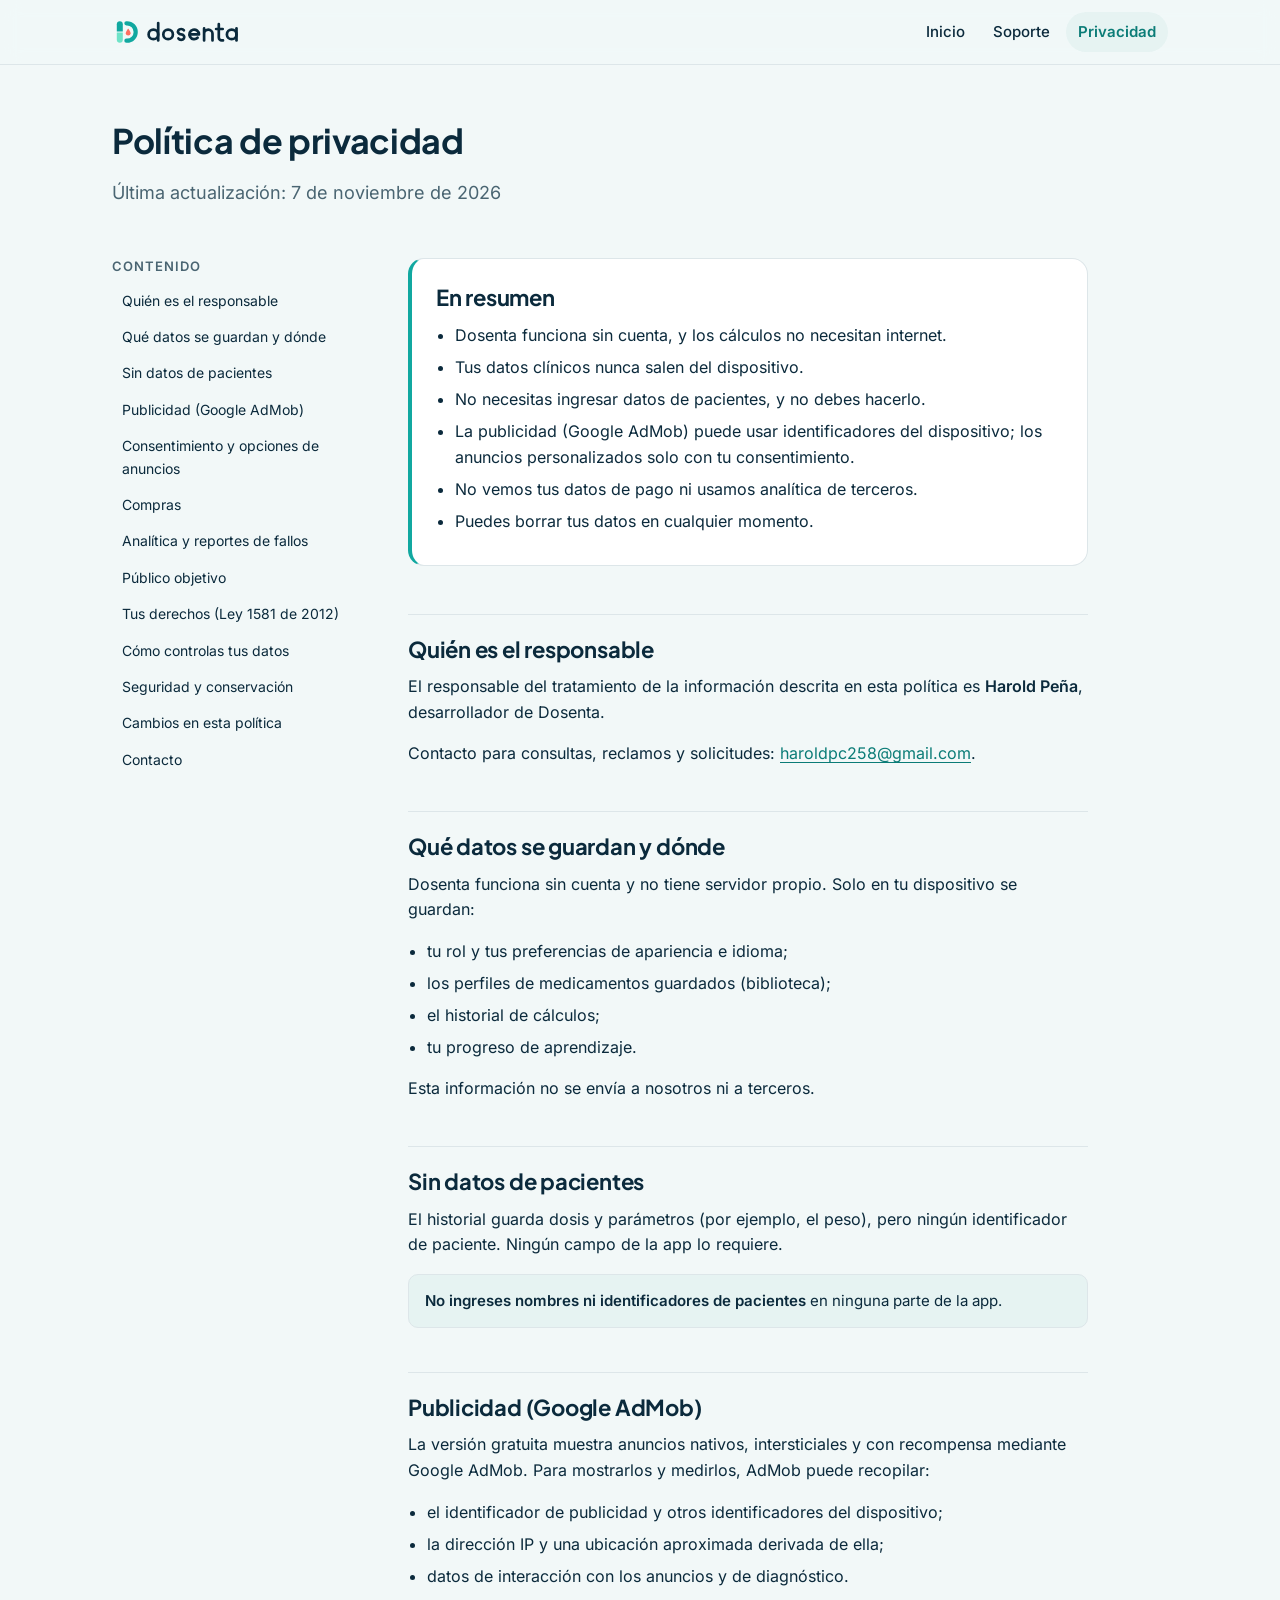
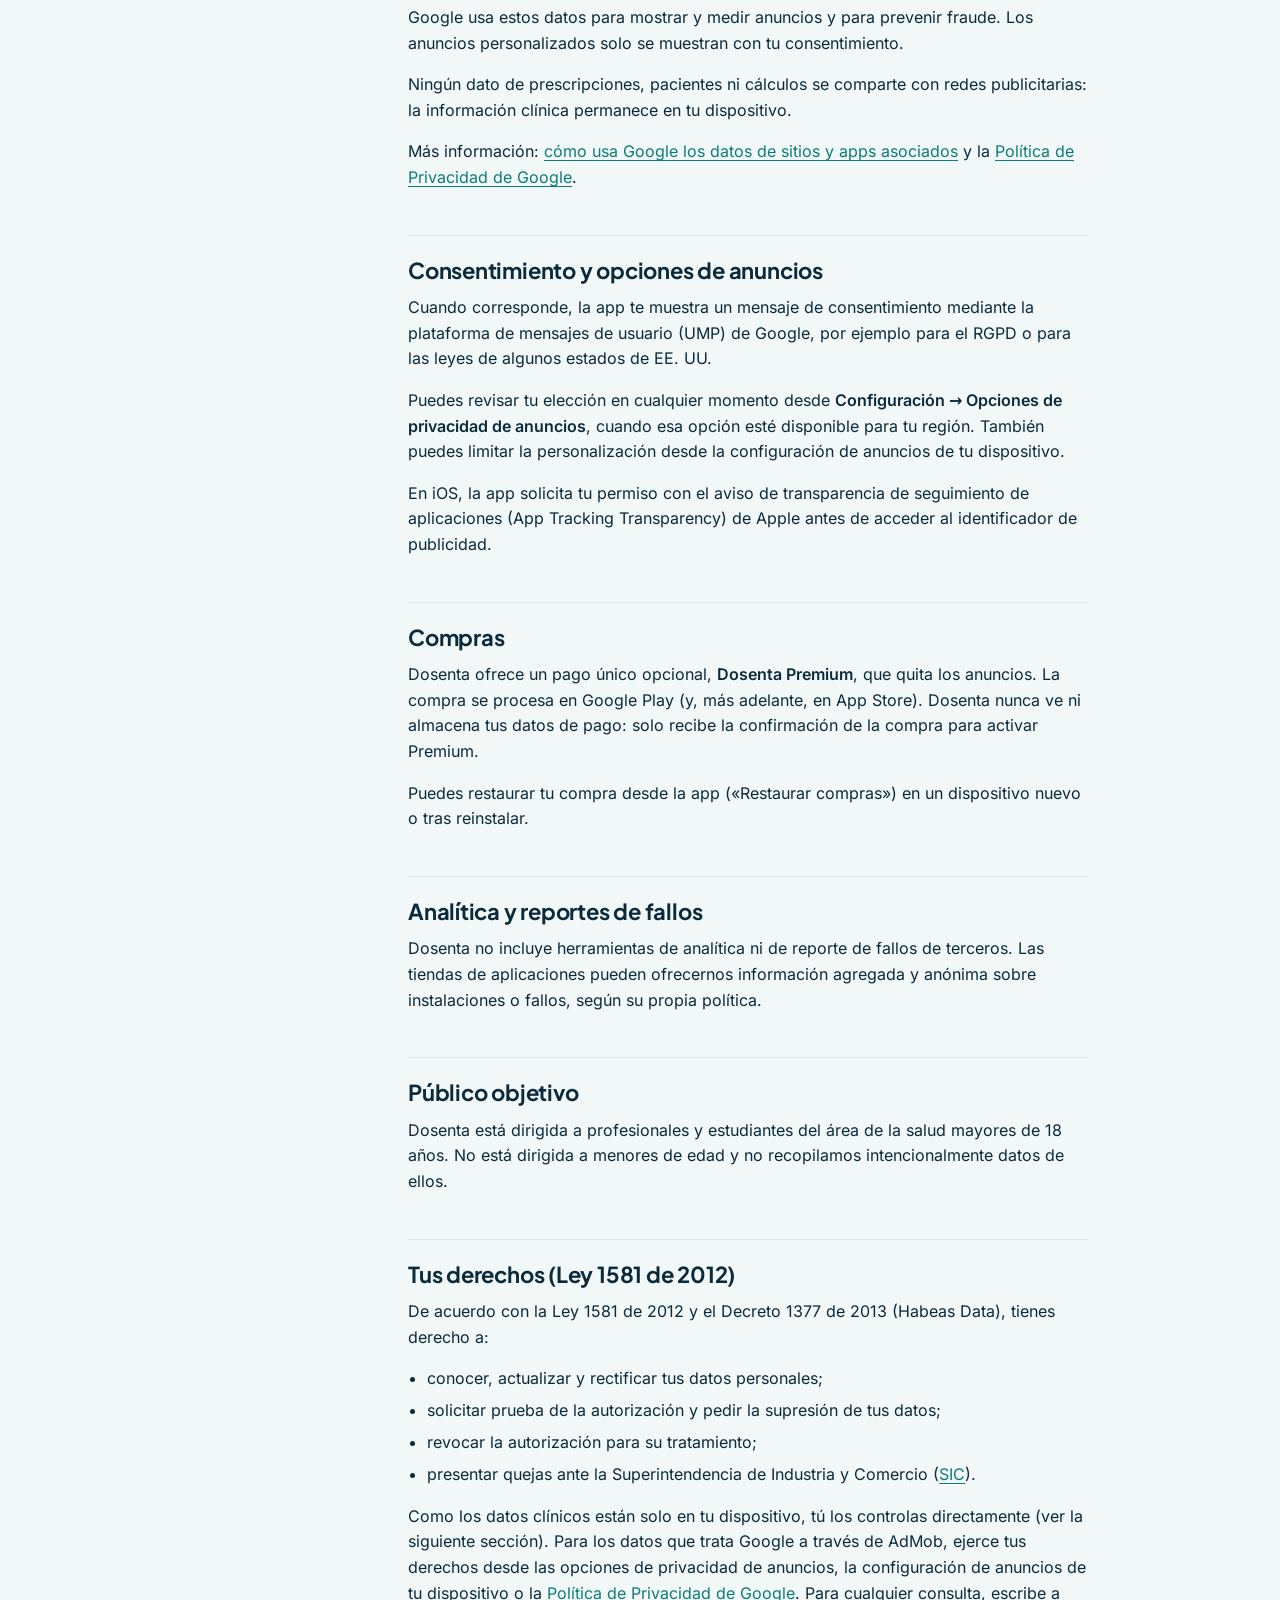
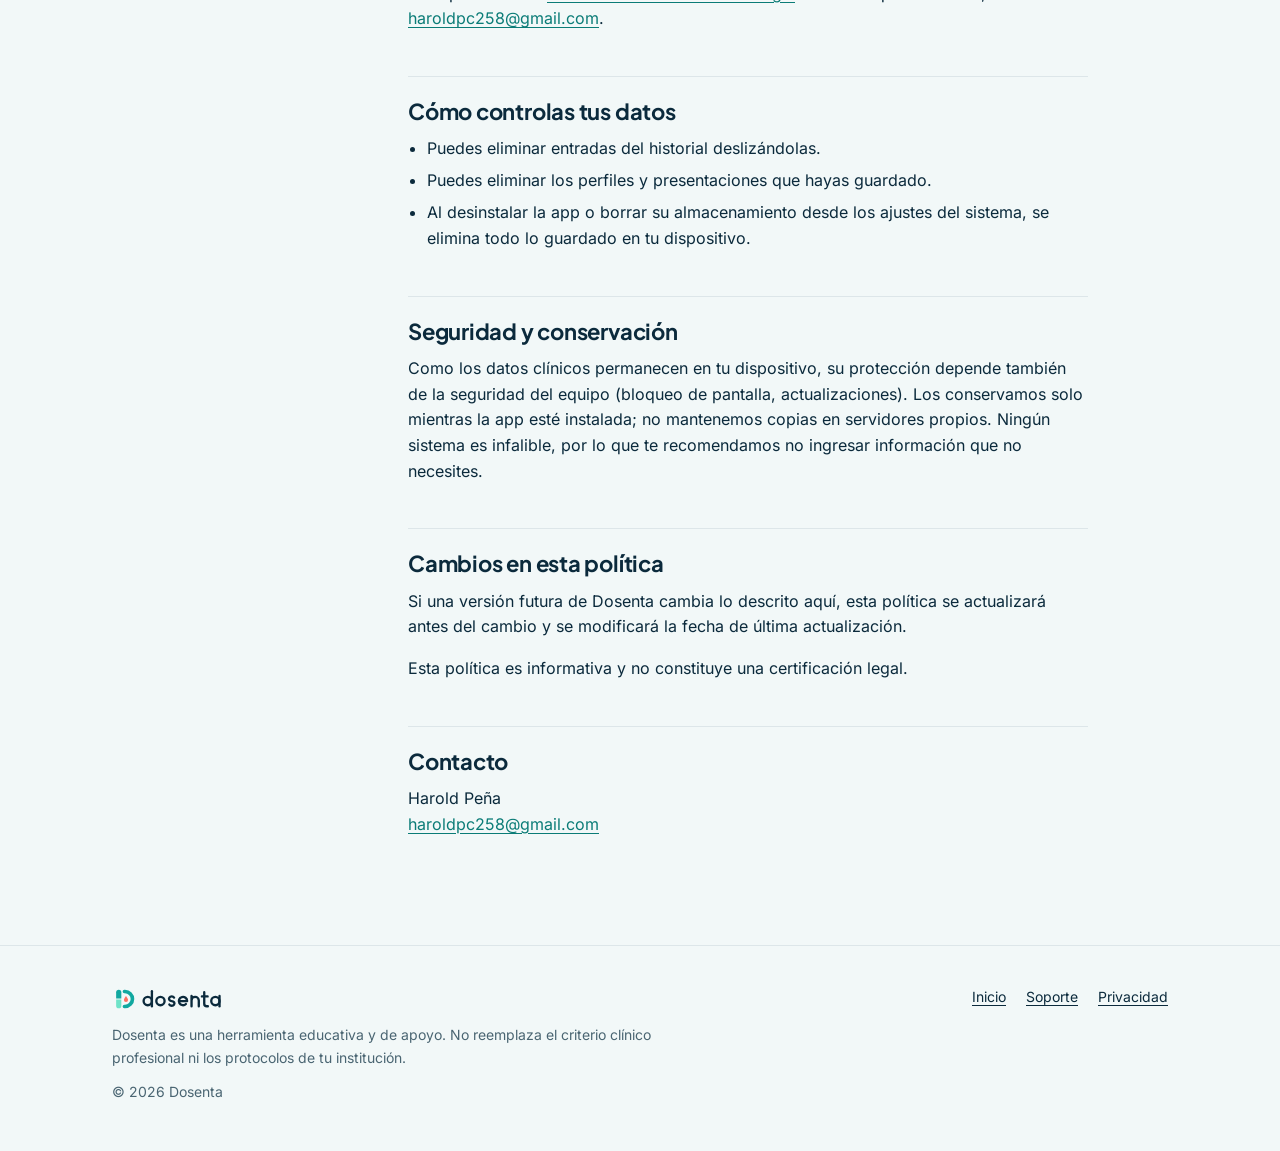
==== privacidad.html @ 9b1ef3ff "feat: publish Dosenta website with privacy policy, support and app-ads.txt" ====
<!doctype html>
<html lang="es-CO">
<head>
<meta charset="utf-8">
<meta name="viewport" content="width=device-width, initial-scale=1">
<title>Política de privacidad · Dosenta</title>
<meta name="description" content="Cómo trata Dosenta tus datos: sin cuenta, datos clínicos solo en tu dispositivo, publicidad con Google AdMob y tus derechos bajo la Ley 1581 de 2012.">
<meta name="theme-color" content="#F2F8F8" media="(prefers-color-scheme: light)">
<meta name="theme-color" content="#0B2A3C" media="(prefers-color-scheme: dark)">
<meta name="color-scheme" content="light dark">
<meta property="og:type" content="website">
<meta property="og:site_name" content="Dosenta">
<meta property="og:locale" content="es_CO">
<meta property="og:title" content="Política de privacidad · Dosenta">
<meta property="og:description" content="Cómo trata Dosenta tus datos: sin cuenta, datos clínicos solo en tu dispositivo, publicidad con Google AdMob y tus derechos bajo la Ley 1581 de 2012.">
<link rel="icon" href="favicon.svg" type="image/svg+xml">
<link rel="stylesheet" href="assets/css/styles.css">
</head>
<body>
<a class="skip" href="#contenido">Saltar al contenido</a>
<header class="site-header">
<div class="wrap">
<a class="brand" href="index.html" aria-label="Dosenta, inicio"><picture><source media="(prefers-color-scheme: dark)" srcset="assets/img/dosenta-lockup-horizontal-negativo.svg"><img src="assets/img/dosenta-lockup-horizontal.svg" alt="Dosenta" width="132" height="30"></picture></a>
<nav class="nav" aria-label="Principal">
<a href="index.html">Inicio</a>
<a href="soporte.html">Soporte</a>
<a href="privacidad.html" aria-current="page">Privacidad</a>
</nav>
</div>
</header>
<main id="contenido">
<div class="wrap">
<div class="page-head">
<h1>Política de privacidad</h1>
<p class="meta">Última actualización: 7 de noviembre de 2026</p>
</div>
<div class="legal">
<aside class="toc" aria-label="Contenido de la página">
<details open>
<summary>Contenido</summary>
<ol>
<li><a href="#responsable">Quién es el responsable</a></li>
<li><a href="#datos">Qué datos se guardan y dónde</a></li>
<li><a href="#pacientes">Sin datos de pacientes</a></li>
<li><a href="#publicidad">Publicidad (Google AdMob)</a></li>
<li><a href="#consentimiento">Consentimiento y opciones de anuncios</a></li>
<li><a href="#compras">Compras</a></li>
<li><a href="#analitica">Analítica y reportes de fallos</a></li>
<li><a href="#menores">Público objetivo</a></li>
<li><a href="#derechos">Tus derechos (Ley 1581 de 2012)</a></li>
<li><a href="#control">Cómo controlas tus datos</a></li>
<li><a href="#seguridad">Seguridad y conservación</a></li>
<li><a href="#cambios">Cambios en esta política</a></li>
<li><a href="#contacto">Contacto</a></li>
</ol>
</details>
</aside>
<div class="prose">
<aside class="summary" aria-labelledby="h-resumen">
<h2 id="h-resumen">En resumen</h2>
<ul>
<li>Dosenta funciona sin cuenta, y los cálculos no necesitan internet.</li>
<li>Tus datos clínicos nunca salen del dispositivo.</li>
<li>No necesitas ingresar datos de pacientes, y no debes hacerlo.</li>
<li>La publicidad (Google AdMob) puede usar identificadores del dispositivo; los anuncios personalizados solo con tu consentimiento.</li>
<li>No vemos tus datos de pago ni usamos analítica de terceros.</li>
<li>Puedes borrar tus datos en cualquier momento.</li>
</ul>
</aside>
<section id="responsable" aria-labelledby="h-responsable"><h2 id="h-responsable">Quién es el responsable</h2>
<p>El responsable del tratamiento de la información descrita en esta política es <strong>Harold Peña</strong>, desarrollador de Dosenta.</p>
<p>Contacto para consultas, reclamos y solicitudes: <a href="mailto:haroldpc258@gmail.com">haroldpc258@gmail.com</a>.</p>
</section>
<section id="datos" aria-labelledby="h-datos"><h2 id="h-datos">Qué datos se guardan y dónde</h2>
<p>Dosenta funciona sin cuenta y no tiene servidor propio. Solo en tu dispositivo se guardan:</p>
<ul>
<li>tu rol y tus preferencias de apariencia e idioma;</li>
<li>los perfiles de medicamentos guardados (biblioteca);</li>
<li>el historial de cálculos;</li>
<li>tu progreso de aprendizaje.</li>
</ul>
<p>Esta información no se envía a nosotros ni a terceros.</p>
</section>
<section id="pacientes" aria-labelledby="h-pacientes"><h2 id="h-pacientes">Sin datos de pacientes</h2>
<p>El historial guarda dosis y parámetros (por ejemplo, el peso), pero ningún identificador de paciente. Ningún campo de la app lo requiere.</p>
<div class="note"><strong>No ingreses nombres ni identificadores de pacientes</strong> en ninguna parte de la app.</div>
</section>
<section id="publicidad" aria-labelledby="h-publicidad"><h2 id="h-publicidad">Publicidad (Google AdMob)</h2>
<p>La versión gratuita muestra anuncios nativos, intersticiales y con recompensa mediante Google AdMob. Para mostrarlos y medirlos, AdMob puede recopilar:</p>
<ul>
<li>el identificador de publicidad y otros identificadores del dispositivo;</li>
<li>la dirección IP y una ubicación aproximada derivada de ella;</li>
<li>datos de interacción con los anuncios y de diagnóstico.</li>
</ul>
<p>Google usa estos datos para mostrar y medir anuncios y para prevenir fraude. Los anuncios personalizados solo se muestran con tu consentimiento.</p>
<p>Ningún dato de prescripciones, pacientes ni cálculos se comparte con redes publicitarias: la información clínica permanece en tu dispositivo.</p>
<p>Más información: <a href="https://policies.google.com/technologies/partner-sites" rel="noopener">cómo usa Google los datos de sitios y apps asociados</a> y la <a href="https://policies.google.com/privacy" rel="noopener">Política de Privacidad de Google</a>.</p>
</section>
<section id="consentimiento" aria-labelledby="h-consentimiento"><h2 id="h-consentimiento">Consentimiento y opciones de anuncios</h2>
<p>Cuando corresponde, la app te muestra un mensaje de consentimiento mediante la plataforma de mensajes de usuario (UMP) de Google, por ejemplo para el RGPD o para las leyes de algunos estados de EE. UU.</p>
<p>Puedes revisar tu elección en cualquier momento desde <strong>Configuración &rarr; Opciones de privacidad de anuncios</strong>, cuando esa opción esté disponible para tu región. También puedes limitar la personalización desde la configuración de anuncios de tu dispositivo.</p>
<p>En iOS, la app solicita tu permiso con el aviso de transparencia de seguimiento de aplicaciones (App Tracking Transparency) de Apple antes de acceder al identificador de publicidad.</p>
</section>
<section id="compras" aria-labelledby="h-compras"><h2 id="h-compras">Compras</h2>
<p>Dosenta ofrece un pago único opcional, <strong>Dosenta Premium</strong>, que quita los anuncios. La compra se procesa en Google Play (y, más adelante, en App Store). Dosenta nunca ve ni almacena tus datos de pago: solo recibe la confirmación de la compra para activar Premium.</p>
<p>Puedes restaurar tu compra desde la app (&laquo;Restaurar compras&raquo;) en un dispositivo nuevo o tras reinstalar.</p>
</section>
<section id="analitica" aria-labelledby="h-analitica"><h2 id="h-analitica">Analítica y reportes de fallos</h2>
<p>Dosenta no incluye herramientas de analítica ni de reporte de fallos de terceros. Las tiendas de aplicaciones pueden ofrecernos información agregada y anónima sobre instalaciones o fallos, según su propia política.</p>
</section>
<section id="menores" aria-labelledby="h-menores"><h2 id="h-menores">Público objetivo</h2>
<p>Dosenta está dirigida a profesionales y estudiantes del área de la salud mayores de 18 años. No está dirigida a menores de edad y no recopilamos intencionalmente datos de ellos.</p>
</section>
<section id="derechos" aria-labelledby="h-derechos"><h2 id="h-derechos">Tus derechos (Ley 1581 de 2012)</h2>
<p>De acuerdo con la Ley 1581 de 2012 y el Decreto 1377 de 2013 (Habeas Data), tienes derecho a:</p>
<ul>
<li>conocer, actualizar y rectificar tus datos personales;</li>
<li>solicitar prueba de la autorización y pedir la supresión de tus datos;</li>
<li>revocar la autorización para su tratamiento;</li>
<li>presentar quejas ante la Superintendencia de Industria y Comercio (<a href="https://www.sic.gov.co" rel="noopener">SIC</a>).</li>
</ul>
<p>Como los datos clínicos están solo en tu dispositivo, tú los controlas directamente (ver la siguiente sección). Para los datos que trata Google a través de AdMob, ejerce tus derechos desde las opciones de privacidad de anuncios, la configuración de anuncios de tu dispositivo o la <a href="https://policies.google.com/privacy" rel="noopener">Política de Privacidad de Google</a>. Para cualquier consulta, escribe a <a href="mailto:haroldpc258@gmail.com">haroldpc258@gmail.com</a>.</p>
</section>
<section id="control" aria-labelledby="h-control"><h2 id="h-control">Cómo controlas tus datos</h2>
<ul>
<li>Puedes eliminar entradas del historial deslizándolas.</li>
<li>Puedes eliminar los perfiles y presentaciones que hayas guardado.</li>
<li>Al desinstalar la app o borrar su almacenamiento desde los ajustes del sistema, se elimina todo lo guardado en tu dispositivo.</li>
</ul>
</section>
<section id="seguridad" aria-labelledby="h-seguridad"><h2 id="h-seguridad">Seguridad y conservación</h2>
<p>Como los datos clínicos permanecen en tu dispositivo, su protección depende también de la seguridad del equipo (bloqueo de pantalla, actualizaciones). Los conservamos solo mientras la app esté instalada; no mantenemos copias en servidores propios. Ningún sistema es infalible, por lo que te recomendamos no ingresar información que no necesites.</p>
</section>
<section id="cambios" aria-labelledby="h-cambios"><h2 id="h-cambios">Cambios en esta política</h2>
<p>Si una versión futura de Dosenta cambia lo descrito aquí, esta política se actualizará antes del cambio y se modificará la fecha de última actualización.</p>
<p>Esta política es informativa y no constituye una certificación legal.</p>
</section>
<section id="contacto" aria-labelledby="h-contacto"><h2 id="h-contacto">Contacto</h2>
<p>Harold Peña<br><a href="mailto:haroldpc258@gmail.com">haroldpc258@gmail.com</a></p>
</section>
</div>
</div>
</div>
</main>
<footer class="site-footer">
<div class="wrap">
<div class="row">
<div><picture><source media="(prefers-color-scheme: dark)" srcset="assets/img/dosenta-lockup-horizontal-negativo.svg"><img src="assets/img/dosenta-lockup-horizontal.svg" alt="Dosenta" width="132" height="30"></picture>
<p>Dosenta es una herramienta educativa y de apoyo. No reemplaza el criterio clínico profesional ni los protocolos de tu institución.</p></div>
<nav aria-label="Pie de página">
<a href="index.html">Inicio</a>
<a href="soporte.html">Soporte</a>
<a href="privacidad.html">Privacidad</a>
</nav>
</div>
<p>&copy; 2026 Dosenta</p>
</div>
</footer>
</body>
</html>
---- assets/css/styles.css ----
/* Dosenta site — brand tokens (from dosenta-brand/03-color/tokens.css) */
@font-face{font-family:"Plus Jakarta Sans";font-weight:700;font-style:normal;font-display:swap;src:url("../fonts/plus-jakarta-sans-latin-700-normal.woff2") format("woff2")}
@font-face{font-family:"Plus Jakarta Sans";font-weight:800;font-style:normal;font-display:swap;src:url("../fonts/plus-jakarta-sans-latin-800-normal.woff2") format("woff2")}
@font-face{font-family:"Inter";font-weight:400;font-style:normal;font-display:swap;src:url("../fonts/inter-latin-400-normal.woff2") format("woff2")}
@font-face{font-family:"Inter";font-weight:500;font-style:normal;font-display:swap;src:url("../fonts/inter-latin-500-normal.woff2") format("woff2")}
@font-face{font-family:"Inter";font-weight:600;font-style:normal;font-display:swap;src:url("../fonts/inter-latin-600-normal.woff2") format("woff2")}

:root{
  --color-teal:#11A8A0;--color-teal-profundo:#0B7C77;--color-menta:#6FE3C8;--color-coral:#FF6F61;
  --color-tinta:#0B2A3C;--color-nube:#F2F8F8;--color-blanco:#FFFFFF;--color-controlado:#6B5CE7;
  --color-neutro-100:#EEF3F5;--color-neutro-200:#DDE6E9;--color-neutro-300:#B8C7CD;--color-neutro-400:#7F97A2;--color-neutro-500:#4A6572;--color-neutro-600:#1E3A4A;
  --color-bg:var(--color-nube);--color-surface:var(--color-blanco);--color-text:var(--color-tinta);
  --color-text-muted:var(--color-neutro-500);--color-primary:var(--color-teal-profundo);
  --color-border:var(--color-neutro-200);--color-soft:#E6F3F2;--color-header:rgba(242,248,248,.86);
  --font-display:"Plus Jakarta Sans",system-ui,-apple-system,"Segoe UI",Roboto,sans-serif;
  --font-body:"Inter",system-ui,-apple-system,"Segoe UI",Roboto,sans-serif;
  --radius:16px;--radius-sm:10px;--wrap:1120px;--read:68ch;
}
@media (prefers-color-scheme:dark){
  :root{--color-bg:var(--color-tinta);--color-surface:#12374B;--color-text:var(--color-nube);
    --color-text-muted:var(--color-neutro-300);--color-primary:var(--color-menta);
    --color-border:var(--color-neutro-500);--color-soft:#0F3246;--color-header:rgba(11,42,60,.86)}
}

*,*::before,*::after{box-sizing:border-box}
html{-webkit-text-size-adjust:100%;scroll-behavior:smooth;scroll-padding-top:88px}
body{margin:0;background:var(--color-bg);color:var(--color-text);font:400 16px/1.6 var(--font-body);-webkit-font-smoothing:antialiased}
img,svg{max-width:100%;display:block}
h1,h2,h3{font-family:var(--font-display);font-weight:700;line-height:1.2;margin:0 0 .5em;letter-spacing:-.01em}
h1{font-size:clamp(28px,5vw,34px)}
h2{font-size:22px;line-height:1.3}
h3{font-size:18px;line-height:1.35}
p{margin:0 0 1em}
a{color:var(--color-primary);text-underline-offset:3px;text-decoration-thickness:1px;transition:color .15s}
a:hover{text-decoration-thickness:2px}
:focus-visible{outline:3px solid var(--color-teal);outline-offset:3px;border-radius:4px}
.skip{position:absolute;left:16px;top:-60px;background:var(--color-surface);color:var(--color-text);padding:10px 16px;border-radius:var(--radius-sm);border:1px solid var(--color-border);z-index:20;transition:top .15s}
.skip:focus{top:12px}
.wrap{width:100%;max-width:var(--wrap);margin:0 auto;padding:0 16px}
@media(min-width:720px){.wrap{padding:0 32px}}

/* Header */
.site-header{position:sticky;top:0;z-index:10;background:var(--color-header);backdrop-filter:saturate(1.4) blur(10px);-webkit-backdrop-filter:saturate(1.4) blur(10px);border-bottom:1px solid var(--color-border)}
.site-header .wrap{display:flex;align-items:center;justify-content:space-between;min-height:64px;gap:12px}
.brand img{height:30px;width:auto}
.nav{display:flex;gap:4px}
.nav a{color:var(--color-text);text-decoration:none;font-weight:500;font-size:15px;padding:8px 12px;border-radius:999px;transition:background .15s}
.nav a:hover{background:var(--color-soft)}
.nav a[aria-current="page"]{background:var(--color-soft);color:var(--color-primary);font-weight:600}
@media(max-width:420px){.brand img{height:24px}.nav a{padding:8px 7px;font-size:14px}}

/* Hero */
.hero{position:relative;overflow:hidden;padding:72px 0 64px;border-bottom:1px solid var(--color-border)}
.hero::before{content:"";position:absolute;inset:0;background:url("../img/patron-dosenta.svg") center/360px repeat;opacity:.55;-webkit-mask-image:linear-gradient(to bottom,#000 0%,transparent 85%);mask-image:linear-gradient(to bottom,#000 0%,transparent 85%);pointer-events:none}
@media (prefers-color-scheme:dark){.hero::before{opacity:.06;filter:saturate(.6)}}
.hero .wrap{position:relative}
.display{font:800 clamp(36px,7vw,64px)/1.05 var(--font-display);letter-spacing:-.025em;margin:0 0 20px;max-width:14ch}
.lead{font-size:clamp(17px,2.4vw,20px);line-height:1.55;color:var(--color-text-muted);max-width:52ch;margin:0 0 28px}
.pill{display:inline-flex;align-items:center;gap:10px;padding:8px 16px;border-radius:999px;border:1px solid var(--color-border);background:var(--color-surface);font-weight:600;font-size:14px}
.pill::before{content:"";width:8px;height:8px;border-radius:50%;background:var(--color-coral)}
.eyebrow{display:inline-block;font:600 13px/1 var(--font-body);letter-spacing:.08em;text-transform:uppercase;color:var(--color-primary);margin-bottom:16px}

/* Sections */
.section{padding:64px 0}
.section-head{max-width:56ch;margin-bottom:36px}
.section-head h2{font-size:clamp(24px,4vw,32px)}
.section-head p{color:var(--color-text-muted)}
.grid{display:grid;gap:16px}
@media(min-width:720px){.grid.cols-2{grid-template-columns:1fr 1fr}}
.card{background:var(--color-surface);border:1px solid var(--color-border);border-radius:var(--radius);padding:24px;transition:border-color .2s,transform .2s}
@media(hover:hover){.card.lift:hover{border-color:var(--color-teal);transform:translateY(-2px)}}
.card h3{margin-bottom:6px}
.card p:last-child{margin-bottom:0}
.card p{color:var(--color-text-muted)}
.icon{width:44px;height:44px;border-radius:12px;background:var(--color-soft);color:var(--color-primary);display:grid;place-items:center;margin-bottom:16px}
.icon svg{width:24px;height:24px;fill:none;stroke:currentColor;stroke-width:2;stroke-linecap:round;stroke-linejoin:round}
.tint{background:var(--color-soft);border-block:1px solid var(--color-border)}
.principles{list-style:none;margin:0;padding:0;display:grid;gap:20px}
@media(min-width:720px){.principles{grid-template-columns:repeat(3,1fr);gap:32px}}
.principles li{padding-left:18px;border-left:3px solid var(--color-teal)}
.principles strong{display:block;font:700 18px/1.3 var(--font-display);margin-bottom:6px}
.principles span{color:var(--color-text-muted)}

/* Footer */
.site-footer{border-top:1px solid var(--color-border);padding:40px 0 48px;color:var(--color-text-muted);font-size:14px}
.site-footer .row{display:flex;flex-wrap:wrap;gap:24px;justify-content:space-between;align-items:flex-start}
.site-footer nav{display:flex;gap:20px;flex-wrap:wrap}
.site-footer a{color:var(--color-text)}
.site-footer p{margin:12px 0 0;max-width:60ch}
.site-footer img{height:26px;width:auto}

/* Page head (inner pages) */
.page-head{padding:56px 0 32px}
.page-head p{color:var(--color-text-muted);font-size:18px;max-width:56ch}
.meta{font-size:14px;color:var(--color-text-muted)}

/* Legal layout */
.legal{display:grid;gap:32px;padding-bottom:72px}
@media(min-width:960px){.legal{grid-template-columns:240px minmax(0,1fr);gap:56px;align-items:start}.toc{position:sticky;top:88px}}
.toc details{border:1px solid var(--color-border);border-radius:var(--radius-sm);background:var(--color-surface);padding:12px 16px}
.toc summary{font-weight:600;cursor:pointer}
@media(min-width:960px){.toc details{border:0;background:none;padding:0}.toc summary{pointer-events:none;list-style:none;font:600 13px var(--font-body);letter-spacing:.08em;text-transform:uppercase;color:var(--color-text-muted);margin-bottom:8px}.toc summary::-webkit-details-marker{display:none}}
.toc ol{list-style:none;margin:10px 0 0;padding:0;display:grid;gap:2px;font-size:14px}
.toc a{display:block;padding:6px 10px;border-radius:8px;color:var(--color-text);text-decoration:none;transition:background .15s}
.toc a:hover{background:var(--color-soft);color:var(--color-primary)}
.prose{max-width:var(--read)}
.prose section{padding-top:8px;margin-bottom:36px}
.prose h2{margin-top:0;padding-top:20px;border-top:1px solid var(--color-border)}
.prose ul{padding-left:1.2em;margin:0 0 1em}
.prose li{margin-bottom:.4em}
.summary{background:var(--color-surface);border:1px solid var(--color-border);border-left:4px solid var(--color-teal);border-radius:var(--radius);padding:24px;margin-bottom:40px}
.prose .summary h2{border:0;padding:0;margin-bottom:12px}
.summary ul{margin-bottom:0}
.note{background:var(--color-soft);border:1px solid var(--color-border);border-radius:var(--radius-sm);padding:14px 16px;font-size:15px}
code,.mono{font-family:ui-monospace,Menlo,Consolas,monospace;font-size:.92em}

/* Support */
.contact{display:grid;gap:8px;padding:28px;max-width:var(--read);margin-bottom:32px}
.contact p{margin:0}
.btn{display:inline-flex;align-items:center;justify-content:center;min-height:44px;padding:0 22px;border-radius:999px;background:var(--color-teal-profundo);color:#fff;font-weight:600;text-decoration:none;transition:background .15s;justify-self:start;overflow-wrap:anywhere}
.btn:hover{background:var(--color-neutro-600)}
@media (prefers-color-scheme:dark){.btn{background:var(--color-menta);color:var(--color-tinta)}.btn:hover{background:#fff}}
.faq{max-width:var(--read);margin:24px 0 72px;display:grid;gap:10px}
.faq details{background:var(--color-surface);border:1px solid var(--color-border);border-radius:var(--radius-sm);padding:0 20px;transition:border-color .2s}
.faq details[open]{border-color:var(--color-teal)}
.faq summary{cursor:pointer;font-weight:600;padding:16px 0;list-style:none;display:flex;justify-content:space-between;gap:16px}
.faq summary::-webkit-details-marker{display:none}
.faq summary::after{content:"+";font-size:22px;line-height:1;color:var(--color-primary);transition:transform .2s}
.faq details[open] summary::after{transform:rotate(45deg)}
.faq details>div{padding-bottom:16px;color:var(--color-text-muted)}
.faq details>div p:last-child{margin-bottom:0}

/* 404 */
.nf{text-align:center;padding:96px 0}
.nf .wrap{display:flex;flex-direction:column;align-items:center}
.nf img{width:72px;margin-bottom:24px}
.nf p{color:var(--color-text-muted);max-width:44ch}

@media (prefers-reduced-motion:reduce){*,*::before,*::after{transition:none!important;animation:none!important;scroll-behavior:auto!important}}
/* Hero device mockup (desktop only) */
.hero-device{display:none;margin:0}
@media (min-width:960px){
  .hero-grid{display:grid;grid-template-columns:minmax(0,1fr) 300px;gap:64px;align-items:center}
  .hero-device{display:block;width:300px;aspect-ratio:390/844;border-radius:44px;padding:10px;background:var(--color-tinta);border:1px solid var(--color-border);box-shadow:0 24px 48px -24px rgba(11,42,60,.35);transform:rotate(2deg)}
  .hero-device svg{display:block;width:100%;height:100%;border-radius:34px}
}
@media (prefers-reduced-motion:no-preference) and (min-width:960px){
  .hero-device{transition:transform .4s ease}
  .hero-device:hover{transform:rotate(0)}
}
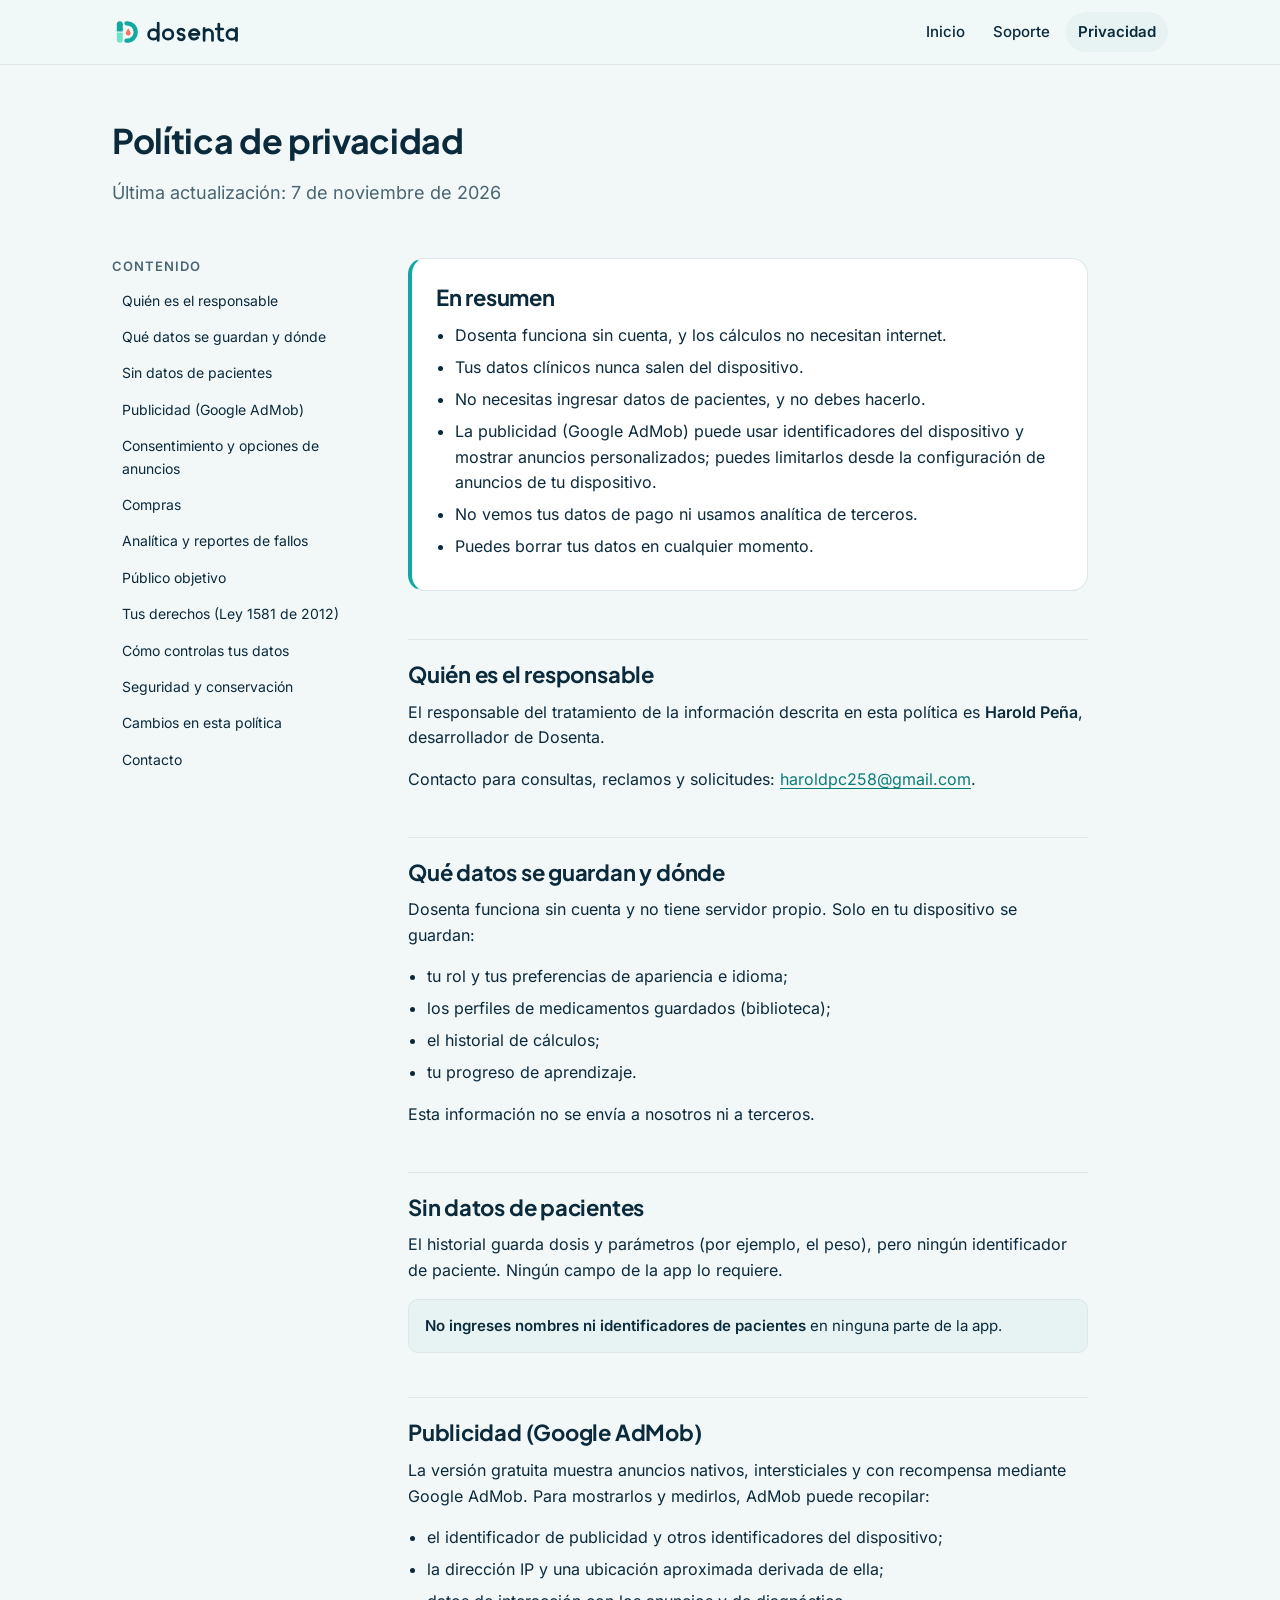
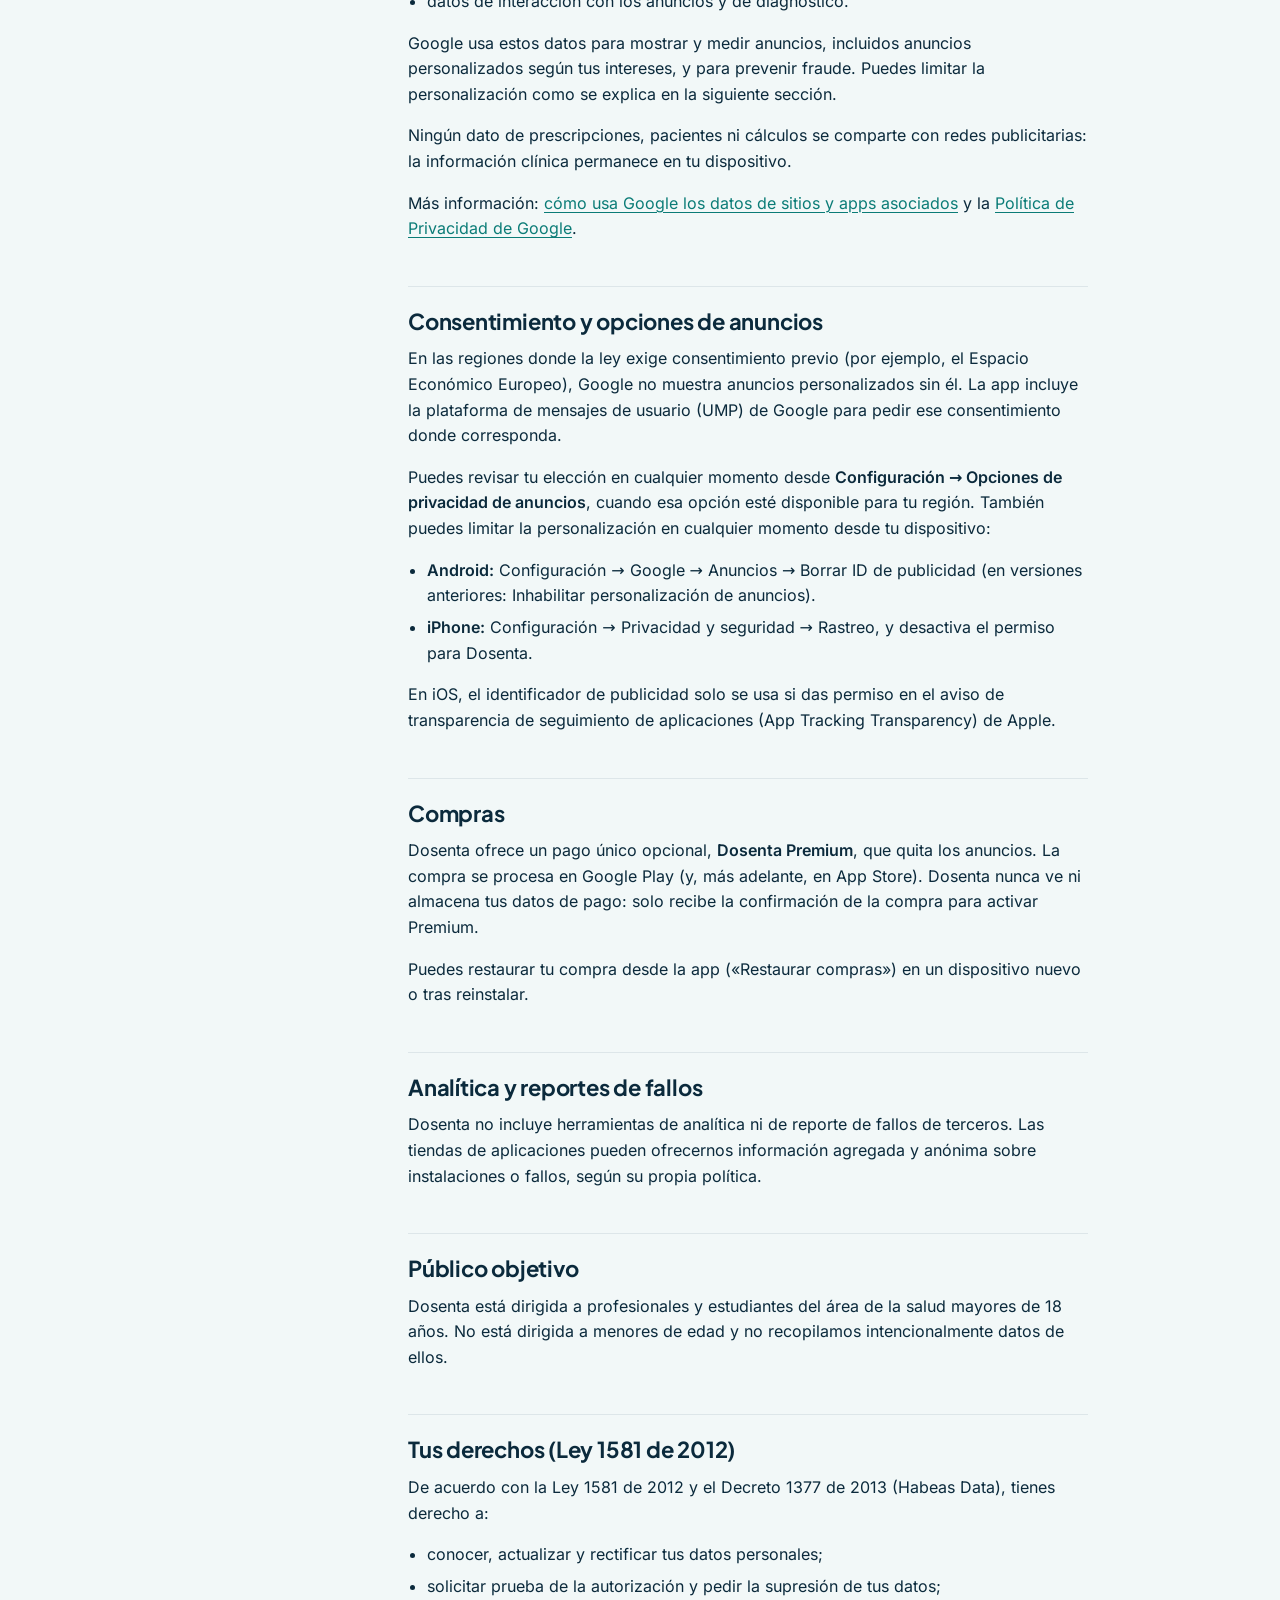
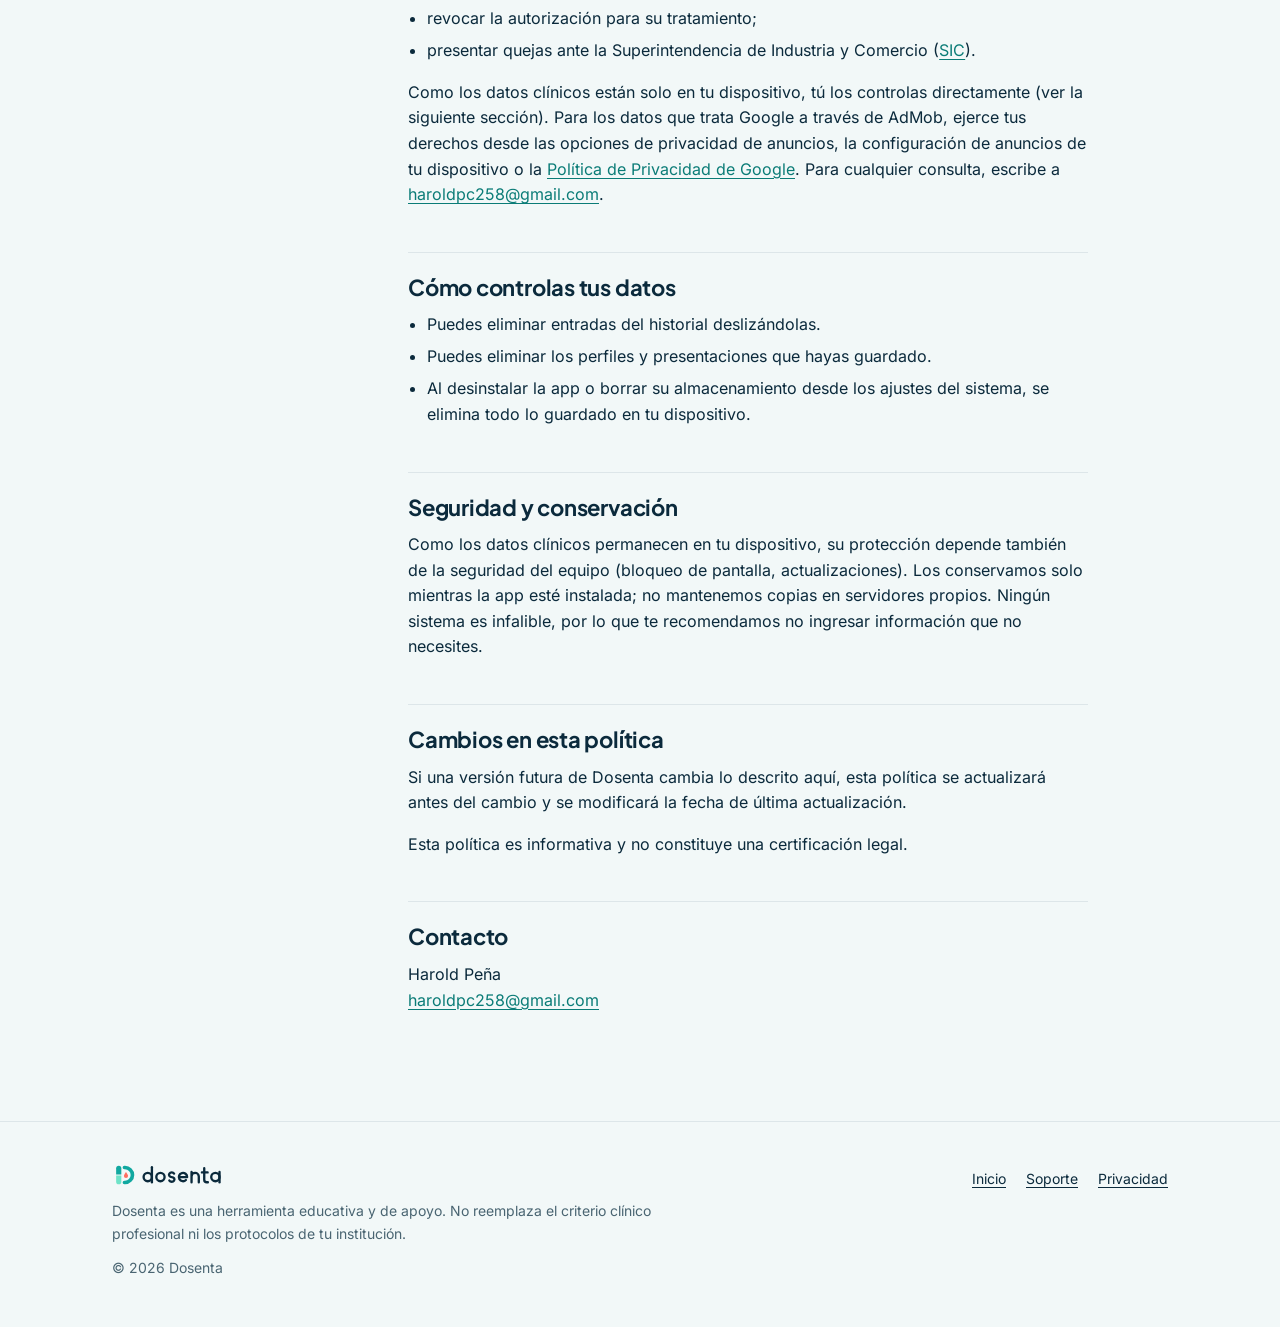
==== commit fa9b914a: "fix: describe personalized ads and how to limit them accurately" ====
--- a/privacidad.html
+++ b/privacidad.html
@@ -62,7 +62,7 @@
 <li>Dosenta funciona sin cuenta, y los cálculos no necesitan internet.</li>
 <li>Tus datos clínicos nunca salen del dispositivo.</li>
 <li>No necesitas ingresar datos de pacientes, y no debes hacerlo.</li>
-<li>La publicidad (Google AdMob) puede usar identificadores del dispositivo; los anuncios personalizados solo con tu consentimiento.</li>
+<li>La publicidad (Google AdMob) puede usar identificadores del dispositivo y mostrar anuncios personalizados; puedes limitarlos desde la configuración de anuncios de tu dispositivo.</li>
 <li>No vemos tus datos de pago ni usamos analítica de terceros.</li>
 <li>Puedes borrar tus datos en cualquier momento.</li>
 </ul>
@@ -92,14 +92,18 @@
 <li>la dirección IP y una ubicación aproximada derivada de ella;</li>
 <li>datos de interacción con los anuncios y de diagnóstico.</li>
 </ul>
-<p>Google usa estos datos para mostrar y medir anuncios y para prevenir fraude. Los anuncios personalizados solo se muestran con tu consentimiento.</p>
+<p>Google usa estos datos para mostrar y medir anuncios, incluidos anuncios personalizados según tus intereses, y para prevenir fraude. Puedes limitar la personalización como se explica en la siguiente sección.</p>
 <p>Ningún dato de prescripciones, pacientes ni cálculos se comparte con redes publicitarias: la información clínica permanece en tu dispositivo.</p>
 <p>Más información: <a href="https://policies.google.com/technologies/partner-sites" rel="noopener">cómo usa Google los datos de sitios y apps asociados</a> y la <a href="https://policies.google.com/privacy" rel="noopener">Política de Privacidad de Google</a>.</p>
 </section>
 <section id="consentimiento" aria-labelledby="h-consentimiento"><h2 id="h-consentimiento">Consentimiento y opciones de anuncios</h2>
-<p>Cuando corresponde, la app te muestra un mensaje de consentimiento mediante la plataforma de mensajes de usuario (UMP) de Google, por ejemplo para el RGPD o para las leyes de algunos estados de EE. UU.</p>
-<p>Puedes revisar tu elección en cualquier momento desde <strong>Configuración &rarr; Opciones de privacidad de anuncios</strong>, cuando esa opción esté disponible para tu región. También puedes limitar la personalización desde la configuración de anuncios de tu dispositivo.</p>
-<p>En iOS, la app solicita tu permiso con el aviso de transparencia de seguimiento de aplicaciones (App Tracking Transparency) de Apple antes de acceder al identificador de publicidad.</p>
+<p>En las regiones donde la ley exige consentimiento previo (por ejemplo, el Espacio Económico Europeo), Google no muestra anuncios personalizados sin él. La app incluye la plataforma de mensajes de usuario (UMP) de Google para pedir ese consentimiento donde corresponda.</p>
+<p>Puedes revisar tu elección en cualquier momento desde <strong>Configuración &rarr; Opciones de privacidad de anuncios</strong>, cuando esa opción esté disponible para tu región. También puedes limitar la personalización en cualquier momento desde tu dispositivo:</p>
+<ul>
+<li><strong>Android:</strong> Configuración &rarr; Google &rarr; Anuncios &rarr; Borrar ID de publicidad (en versiones anteriores: Inhabilitar personalización de anuncios).</li>
+<li><strong>iPhone:</strong> Configuración &rarr; Privacidad y seguridad &rarr; Rastreo, y desactiva el permiso para Dosenta.</li>
+</ul>
+<p>En iOS, el identificador de publicidad solo se usa si das permiso en el aviso de transparencia de seguimiento de aplicaciones (App Tracking Transparency) de Apple.</p>
 </section>
 <section id="compras" aria-labelledby="h-compras"><h2 id="h-compras">Compras</h2>
 <p>Dosenta ofrece un pago único opcional, <strong>Dosenta Premium</strong>, que quita los anuncios. La compra se procesa en Google Play (y, más adelante, en App Store). Dosenta nunca ve ni almacena tus datos de pago: solo recibe la confirmación de la compra para activar Premium.</p>
--- a/assets/css/styles.css
+++ b/assets/css/styles.css
@@ -148,3 +148,16 @@
   .hero-device{transition:transform .4s ease}
   .hero-device:hover{transform:rotate(0)}
 }
+/* Audit fixes (2026-11-08) */
+:root{--color-focus:var(--color-teal-profundo)}
+@media (prefers-color-scheme:dark){:root{--color-focus:var(--color-teal)}}
+:focus-visible{outline-color:var(--color-focus)}
+.nav a[aria-current="page"]{color:var(--color-text)}
+.site-footer nav a{display:inline-block;padding:6px 0}
+/* Feature list: icon beside heading, no card containers */
+.feature{display:grid;align-content:start;grid-template-columns:28px minmax(0,1fr);column-gap:14px;align-items:baseline;padding-top:20px;border-top:1px solid var(--color-border)}
+.feature .icon{grid-column:1;grid-row:1;width:28px;height:28px;margin:0;background:none;border-radius:0;align-self:center}
+.feature .icon svg{width:24px;height:24px}
+.feature h3{grid-column:2;grid-row:1;margin:0;align-self:center}
+.feature p{grid-column:2;margin:8px 0 0;color:var(--color-text-muted)}
+.grid.cols-2:has(.feature){row-gap:36px;column-gap:48px}
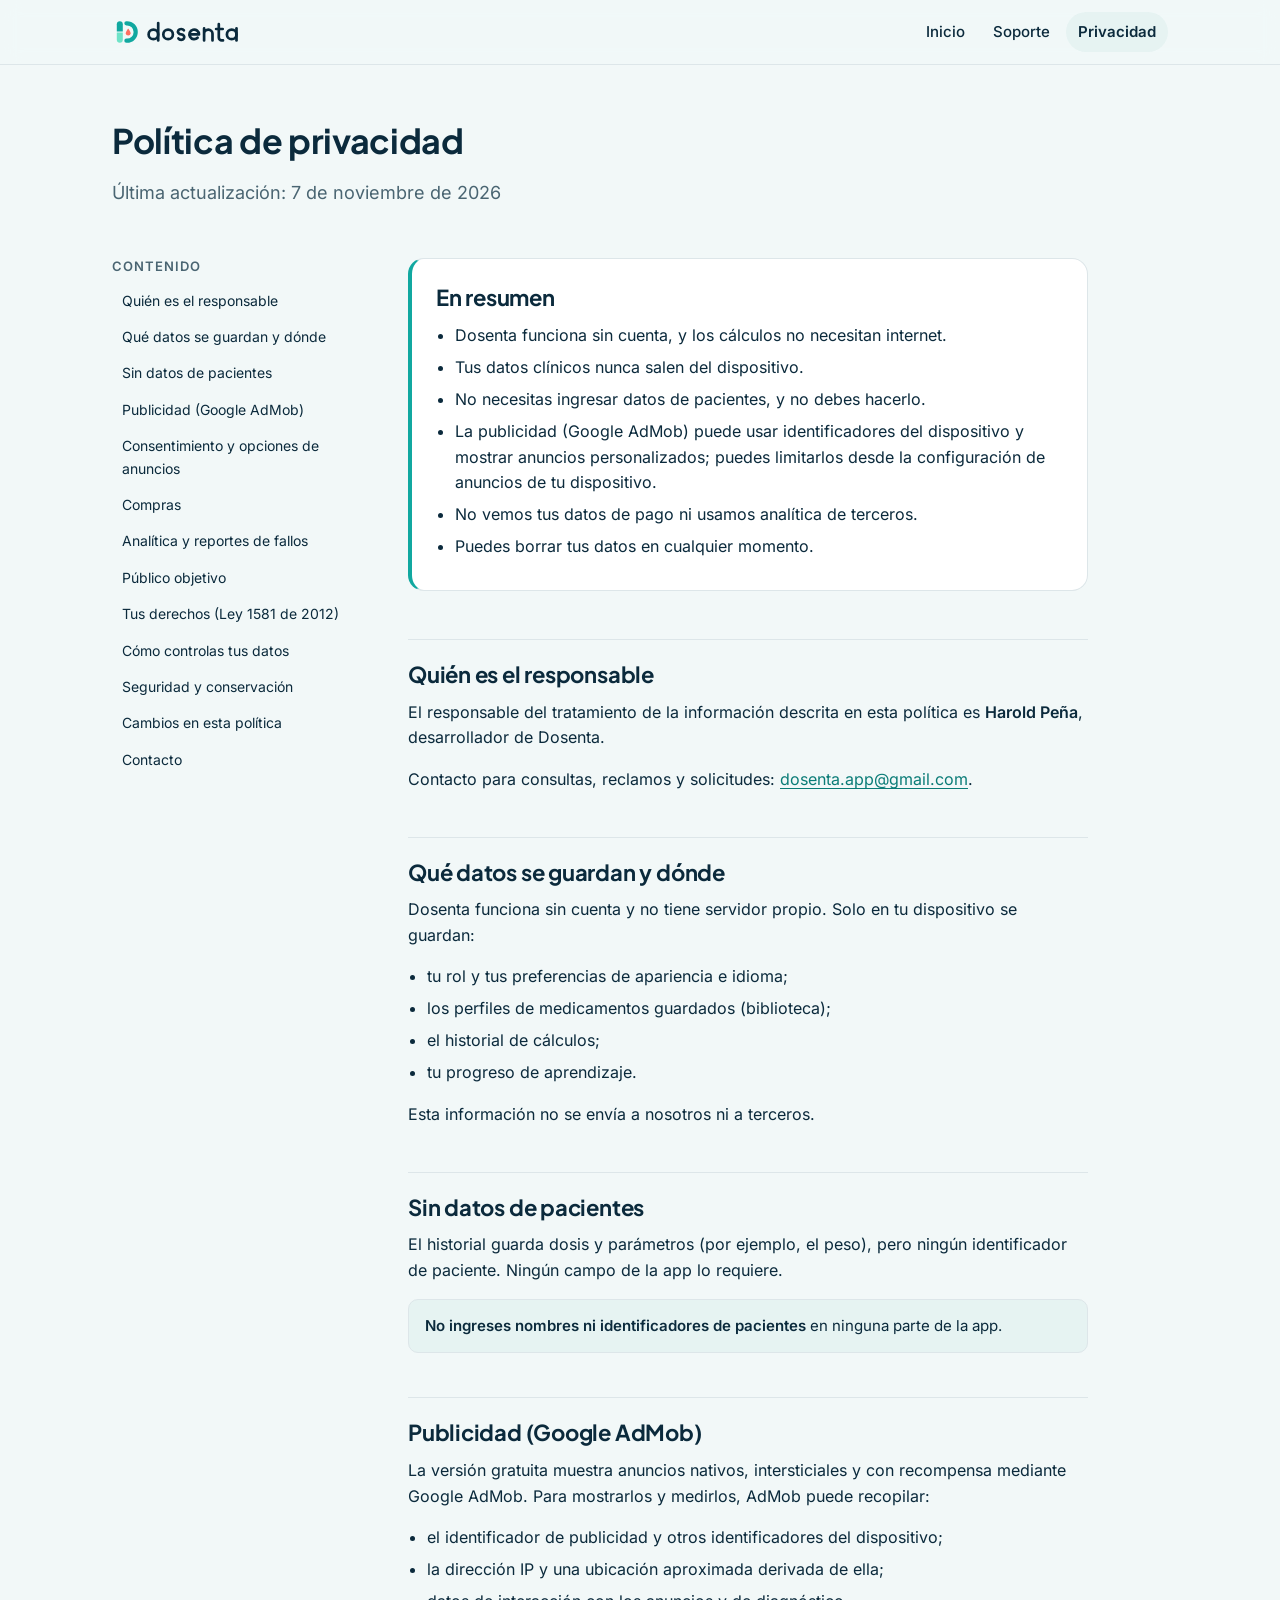
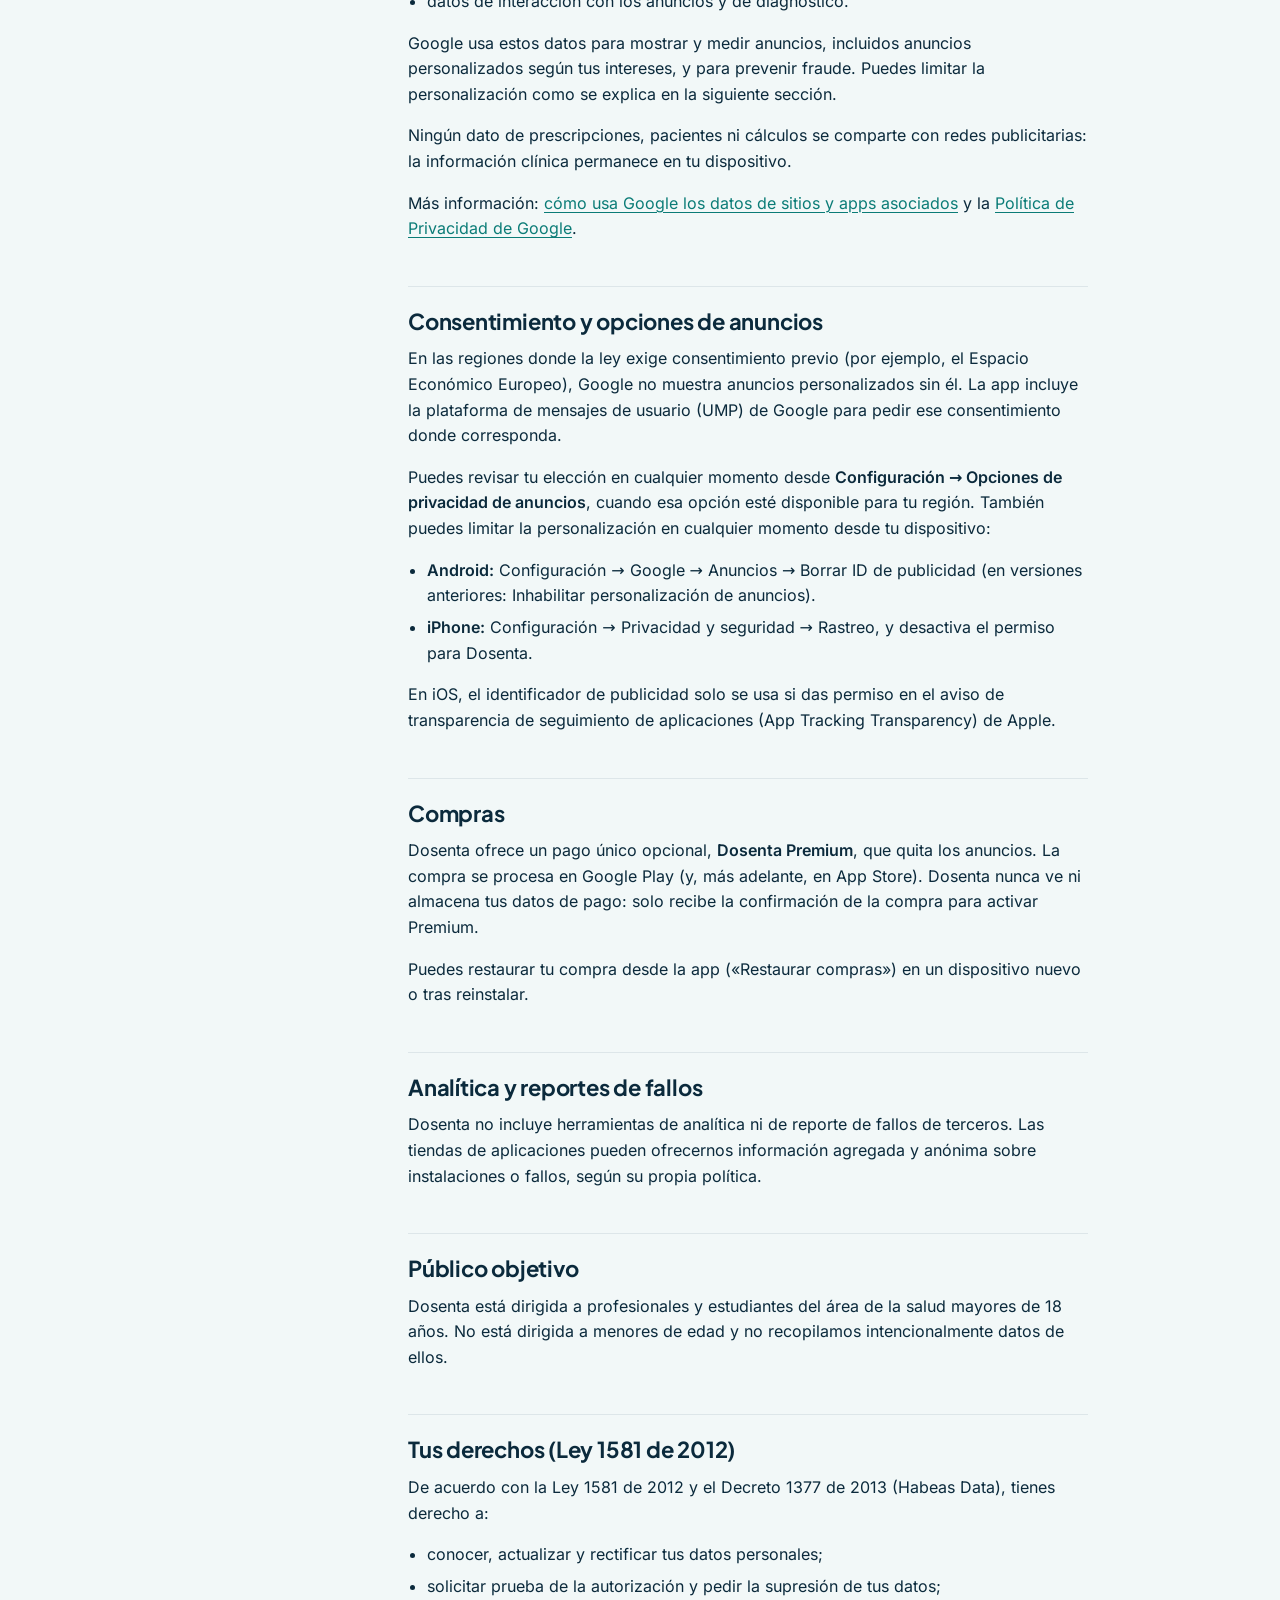
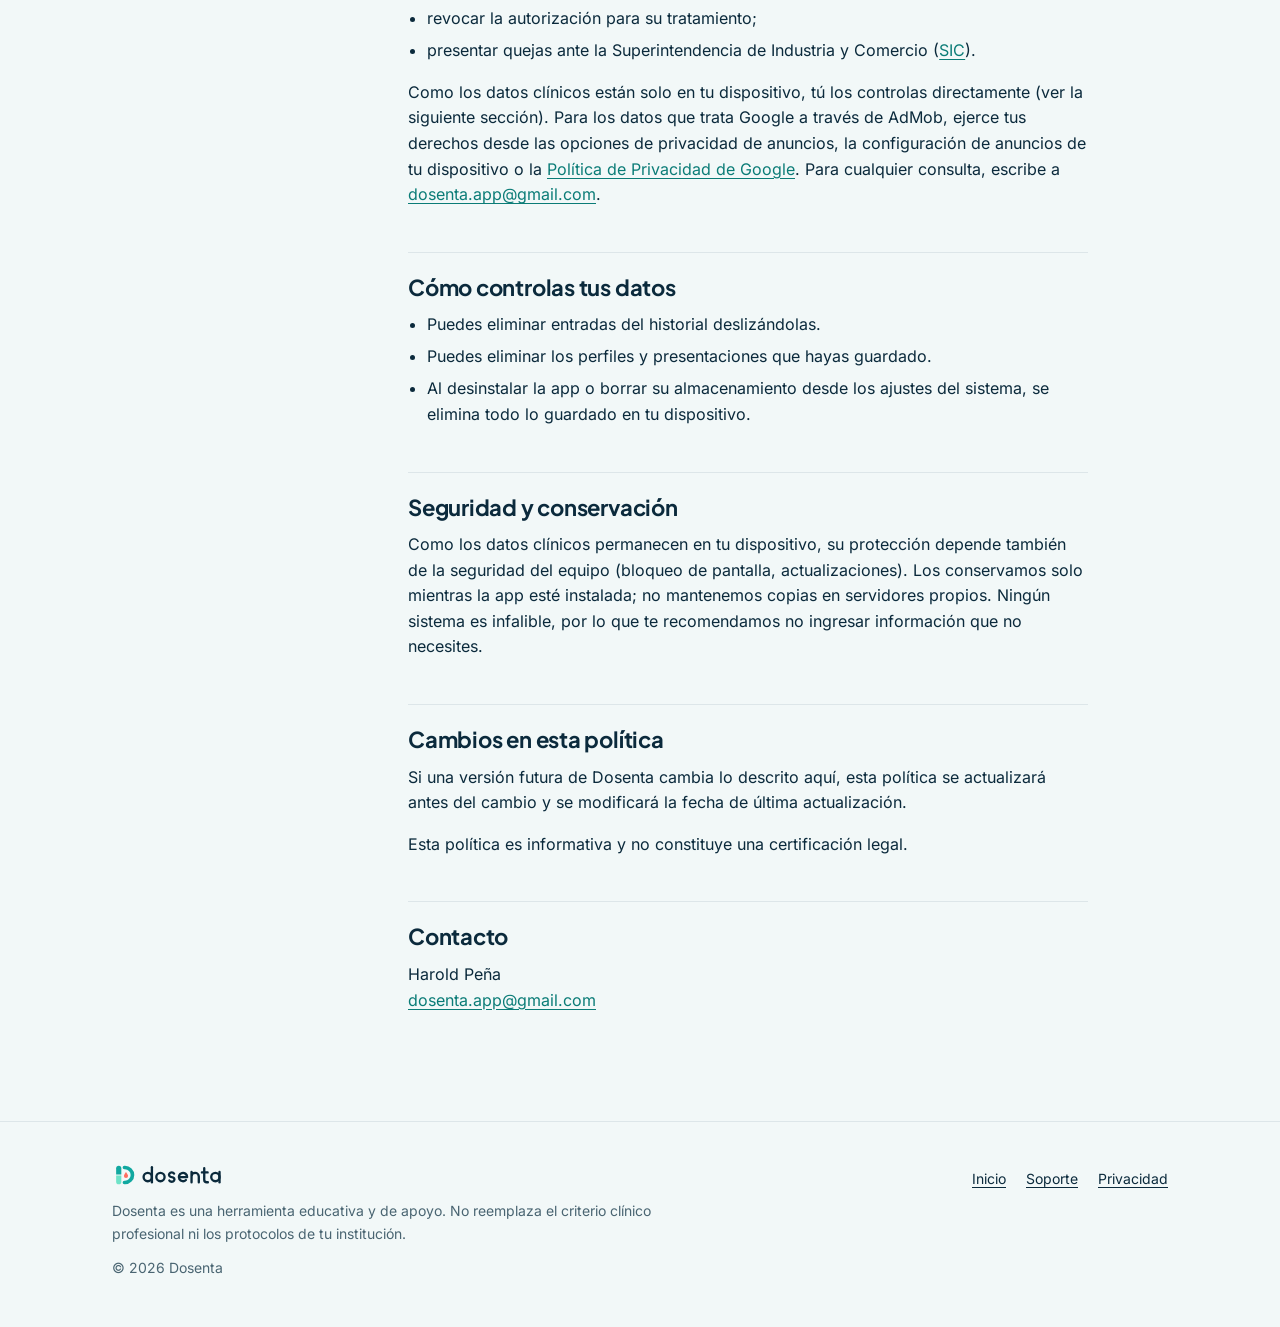
==== commit f7a73a13: "fix: use the dedicated app contact email" ====
--- a/privacidad.html
+++ b/privacidad.html
@@ -69,7 +69,7 @@
 </aside>
 <section id="responsable" aria-labelledby="h-responsable"><h2 id="h-responsable">Quién es el responsable</h2>
 <p>El responsable del tratamiento de la información descrita en esta política es <strong>Harold Peña</strong>, desarrollador de Dosenta.</p>
-<p>Contacto para consultas, reclamos y solicitudes: <a href="mailto:haroldpc258@gmail.com">haroldpc258@gmail.com</a>.</p>
+<p>Contacto para consultas, reclamos y solicitudes: <a href="mailto:dosenta.app@gmail.com">dosenta.app@gmail.com</a>.</p>
 </section>
 <section id="datos" aria-labelledby="h-datos"><h2 id="h-datos">Qué datos se guardan y dónde</h2>
 <p>Dosenta funciona sin cuenta y no tiene servidor propio. Solo en tu dispositivo se guardan:</p>
@@ -123,7 +123,7 @@
 <li>revocar la autorización para su tratamiento;</li>
 <li>presentar quejas ante la Superintendencia de Industria y Comercio (<a href="https://www.sic.gov.co" rel="noopener">SIC</a>).</li>
 </ul>
-<p>Como los datos clínicos están solo en tu dispositivo, tú los controlas directamente (ver la siguiente sección). Para los datos que trata Google a través de AdMob, ejerce tus derechos desde las opciones de privacidad de anuncios, la configuración de anuncios de tu dispositivo o la <a href="https://policies.google.com/privacy" rel="noopener">Política de Privacidad de Google</a>. Para cualquier consulta, escribe a <a href="mailto:haroldpc258@gmail.com">haroldpc258@gmail.com</a>.</p>
+<p>Como los datos clínicos están solo en tu dispositivo, tú los controlas directamente (ver la siguiente sección). Para los datos que trata Google a través de AdMob, ejerce tus derechos desde las opciones de privacidad de anuncios, la configuración de anuncios de tu dispositivo o la <a href="https://policies.google.com/privacy" rel="noopener">Política de Privacidad de Google</a>. Para cualquier consulta, escribe a <a href="mailto:dosenta.app@gmail.com">dosenta.app@gmail.com</a>.</p>
 </section>
 <section id="control" aria-labelledby="h-control"><h2 id="h-control">Cómo controlas tus datos</h2>
 <ul>
@@ -140,7 +140,7 @@
 <p>Esta política es informativa y no constituye una certificación legal.</p>
 </section>
 <section id="contacto" aria-labelledby="h-contacto"><h2 id="h-contacto">Contacto</h2>
-<p>Harold Peña<br><a href="mailto:haroldpc258@gmail.com">haroldpc258@gmail.com</a></p>
+<p>Harold Peña<br><a href="mailto:dosenta.app@gmail.com">dosenta.app@gmail.com</a></p>
 </section>
 </div>
 </div>
